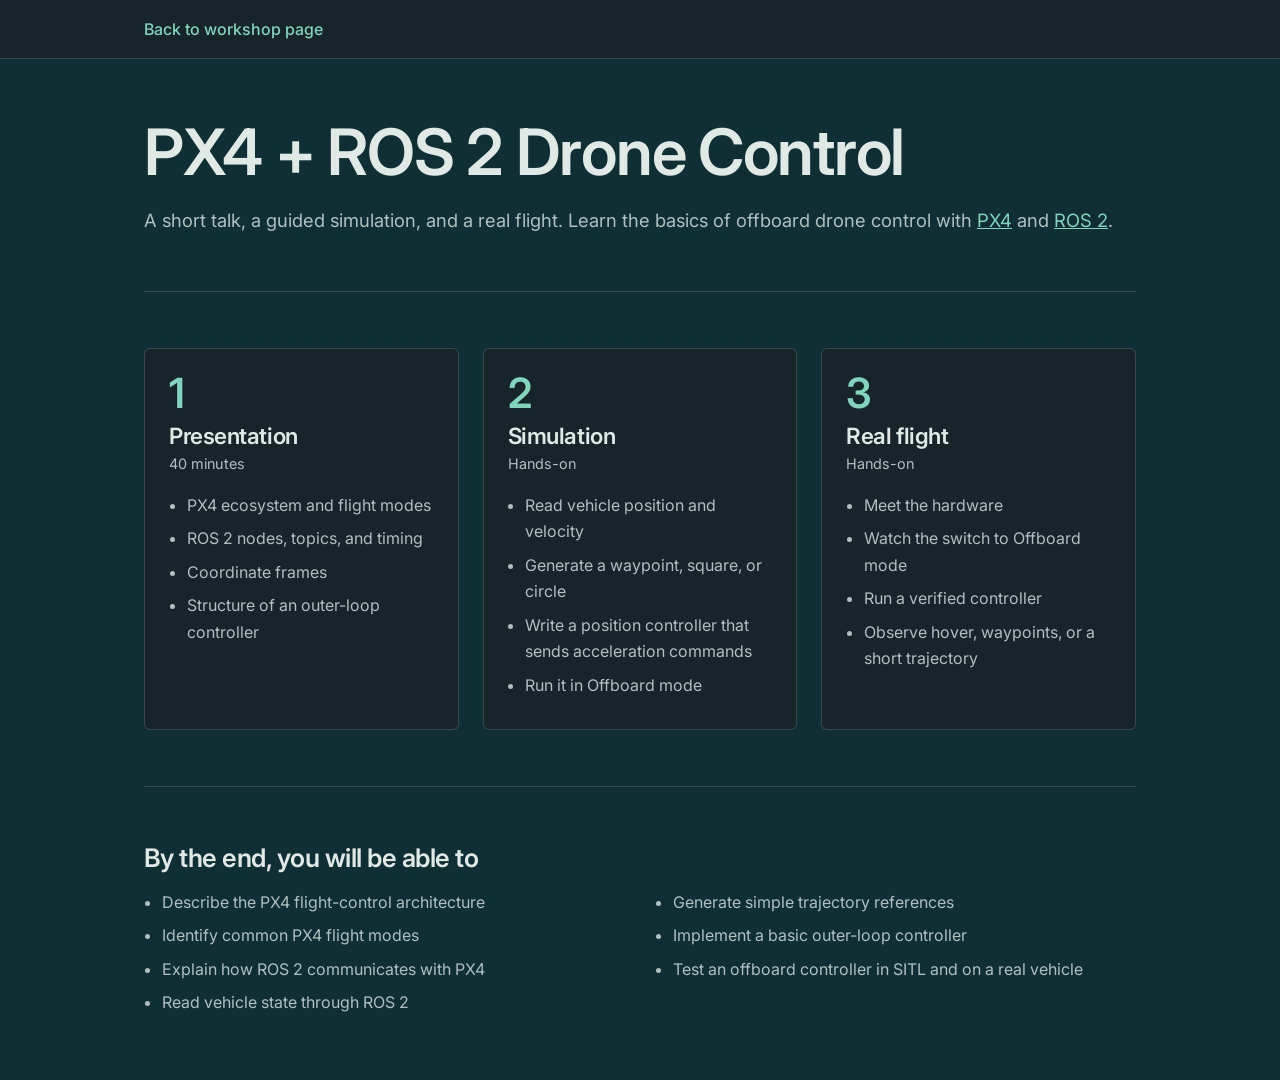
==== about.html @ 7eeb927b "intial commit, tentative descriptions and formatting finsished" ====
<!DOCTYPE html>
<html lang="en">
<head>
  <meta charset="utf-8">
  <meta name="viewport" content="width=device-width, initial-scale=1">
  <title>About the Workshop | PX4 + ROS 2 Drone Control</title>
  <link rel="preconnect" href="https://fonts.googleapis.com">
  <link rel="preconnect" href="https://fonts.gstatic.com" crossorigin>
  <link href="https://fonts.googleapis.com/css2?family=Inter:ital,wght@0,400;0,500;0,600;1,400&display=swap" rel="stylesheet">
  <link rel="stylesheet" href="style.css">
</head>
<body>

<header class="banner">
  <div class="wrap"><a class="back" href="index.html">Back to workshop page</a></div>
</header>

<main class="wrap poster">
  <h1>PX4 + ROS 2 Drone Control</h1>
  <p class="lede">A short talk, a guided simulation, and a real flight. Learn the basics of offboard drone control with <a href="https://px4.io/">PX4</a> and <a href="https://www.ros.org/">ROS 2</a>.</p>

  <hr>

  <section class="parts">
    <div class="part">
      <span class="num">1</span>
      <h2>Presentation</h2>
      <p class="meta">40 minutes</p>
      <ul>
        <li>PX4 ecosystem and flight modes</li>
        <li>ROS 2 nodes, topics, and timing</li>
        <li>Coordinate frames</li>
        <li>Structure of an outer-loop controller</li>
      </ul>
    </div>
    <div class="part">
      <span class="num">2</span>
      <h2>Simulation</h2>
      <p class="meta">Hands-on</p>
      <ul>
        <li>Read vehicle position and velocity</li>
        <li>Generate a waypoint, square, or circle</li>
        <li>Write a position controller that sends acceleration commands</li>
        <li>Run it in Offboard mode</li>
      </ul>
    </div>
    <div class="part">
      <span class="num">3</span>
      <h2>Real flight</h2>
      <p class="meta">Hands-on</p>
      <ul>
        <li>Meet the hardware</li>
        <li>Watch the switch to Offboard mode</li>
        <li>Run a verified controller</li>
        <li>Observe hover, waypoints, or a short trajectory</li>
      </ul>
    </div>
  </section>

  <hr>

  <section>
    <h2 class="sub">By the end, you will be able to</h2>
    <ul class="outcomes">
      <li>Describe the PX4 flight-control architecture</li>
      <li>Identify common PX4 flight modes</li>
      <li>Explain how ROS 2 communicates with PX4</li>
      <li>Read vehicle state through ROS 2</li>
      <li>Generate simple trajectory references</li>
      <li>Implement a basic outer-loop controller</li>
      <li>Test an offboard controller in SITL and on a real vehicle</li>
    </ul>
  </section>
</main>

</body>
</html>
---- style.css ----
/* ============ THEME: edit colours and fonts here ============ */
:root {
  --bg: #102F35;            /* page background */
  --banner: #17252B;        /* banner, cards, panels */
  --accent: #81D5BC;        /* buttons, highlights */
  --on-accent: #102F35;     /* button text */
  --accent-hover: #9AE2CD;
  --text: #E1E9E7;          /* headers, main text */
  --muted: #AFC0C1;         /* descriptions, secondary text */
  --line: rgba(175, 192, 193, 0.22);
  --radius: 6px;
  --max: 1040px;
  --font-body: "Inter", system-ui, sans-serif;
  --font-head: "Inter", system-ui, sans-serif;
}

* { box-sizing: border-box; }
body { margin: 0; background: var(--bg); color: var(--muted); font: 400 1rem/1.65 var(--font-body); }
.wrap { max-width: var(--max); margin: 0 auto; padding: 0 1.5rem; }
h1, h2, h3, h4 { margin: 0; color: var(--text); font-family: var(--font-head); font-weight: 600; line-height: 1.15; letter-spacing: -0.02em; }
a { color: var(--accent); }
img { display: block; max-width: 100%; }
hr { border: 0; border-top: 1px solid var(--line); margin: 3.5rem 0; }
p { margin: 0; }

/* ---------- Banner ---------- */
.banner { background: var(--banner); border-bottom: 1px solid var(--line); }
.banner-inner { display: flex; align-items: center; gap: 2.25rem; padding-top: 2rem; padding-bottom: 2rem; }
.banner-gif { flex: none; width: 240px; aspect-ratio: 3 / 2; object-fit: cover; border-radius: var(--radius); background: var(--bg); }
.banner h1 { font-size: clamp(2rem, 4.5vw, 3.2rem); }
.banner .kicker { margin-bottom: .5rem; color: var(--accent); font-weight: 500; }
.banner .lede { margin-top: .9rem; max-width: 48ch; }

/* ---------- Simulation / experiment gifs ---------- */
.demos { display: grid; grid-template-columns: 1fr 1fr; gap: 2rem; margin-top: 3rem; }
.demos figure { margin: 0; text-align: center; }
.demos h2 { margin-bottom: 1rem; font-size: 1.5rem; }
.media { aspect-ratio: 16 / 10; overflow: hidden; background: var(--banner); border: 1px solid var(--line); border-radius: var(--radius); }
.media img { width: 100%; height: 100%; object-fit: cover; }
.demos figcaption { margin-top: .75rem; font-size: .9rem; }

/* ---------- Action cards ---------- */
.actions { display: grid; grid-template-columns: repeat(3, 1fr); gap: 1.5rem; }
.card { display: flex; flex-direction: column; align-items: center; gap: 1rem; padding: 1.75rem 1.5rem; text-align: center; background: var(--banner); border: 1px solid var(--line); border-radius: var(--radius); }
.card p { font-size: .95rem; }
.btn { display: inline-block; padding: .7rem 1.7rem; border: 0; border-radius: var(--radius); background: var(--accent); color: var(--on-accent); font: 600 1rem var(--font-body); text-decoration: none; cursor: pointer; transition: background .15s; }
.btn:hover { background: var(--accent-hover); }
.btn:focus-visible { outline: 2px solid var(--text); outline-offset: 3px; }
.when { width: 100%; margin: .25rem 0 0; padding-top: 1rem; border-top: 1px solid var(--line); font-size: .9rem; }
.when dt { color: var(--text); font-weight: 600; }
.when dd { margin: 0 0 .6rem; }

/* ---------- Contact panel ---------- */
.panel { margin-top: 1.5rem; padding: 1.5rem 1.75rem; background: var(--banner); border: 1px solid var(--line); border-left: 3px solid var(--accent); border-radius: var(--radius); }
.panel[hidden] { display: none; }
.panel dl { display: grid; grid-template-columns: max-content 1fr; gap: .6rem 2rem; margin: 0; }
.panel dt { color: var(--text); font-weight: 600; }
.panel dd { margin: 0; }

/* ---------- About us (paper-style author blocks) ---------- */
.section-title { margin-bottom: 1.5rem; font-size: 2rem; }
.person { display: grid; grid-template-columns: 240px 1fr; gap: 1rem 2.5rem; padding: 1.75rem 0; border-top: 1px solid var(--line); }
.person:last-child { border-bottom: 1px solid var(--line); }
.person h3 { font-size: 1.5rem; }
.rank { margin-top: .3rem; font-style: italic; }
.person h4 { margin-bottom: .6rem; color: var(--accent); font-family: var(--font-body); font-size: 1rem; font-weight: 600; }
.person .bio { text-align: justify; hyphens: auto; }

/* ---------- About page (poster) ---------- */
.back { display: inline-block; padding: 1rem 0; text-decoration: none; font-weight: 500; }
.poster { padding-top: 3.5rem; padding-bottom: 4rem; }
.poster h1 { font-size: clamp(2.4rem, 6vw, 4rem); }
.poster .lede { margin-top: 1rem; font-size: 1.15rem; }
.parts { display: grid; grid-template-columns: repeat(3, 1fr); gap: 1.5rem; }
.part { padding: 1.5rem; background: var(--banner); border: 1px solid var(--line); border-radius: var(--radius); }
.part .num { display: block; margin-bottom: .5rem; color: var(--accent); font: 600 2.6rem/1 var(--font-head); }
.part h2 { font-size: 1.4rem; }
.part .meta { margin-top: .2rem; font-size: .9rem; }
.part ul, .outcomes { margin: 1rem 0 0; padding-left: 1.1rem; }
.part li, .outcomes li { margin-bottom: .45rem; }
.outcomes { columns: 2; column-gap: 3rem; }
.outcomes li { break-inside: avoid; }
.poster h2.sub { margin-bottom: 1rem; font-size: 1.6rem; }

@media (max-width: 760px) {
  .banner-inner { flex-direction: column; align-items: flex-start; }
  .banner-gif { width: 100%; }
  .demos, .actions, .parts { grid-template-columns: 1fr; }
  .person { grid-template-columns: 1fr; }
  .outcomes { columns: 1; }
  .panel dl { grid-template-columns: 1fr; gap: .1rem; }
  .panel dd { margin-bottom: .6rem; }
}
@media (prefers-reduced-motion: reduce) { .btn { transition: none; } }
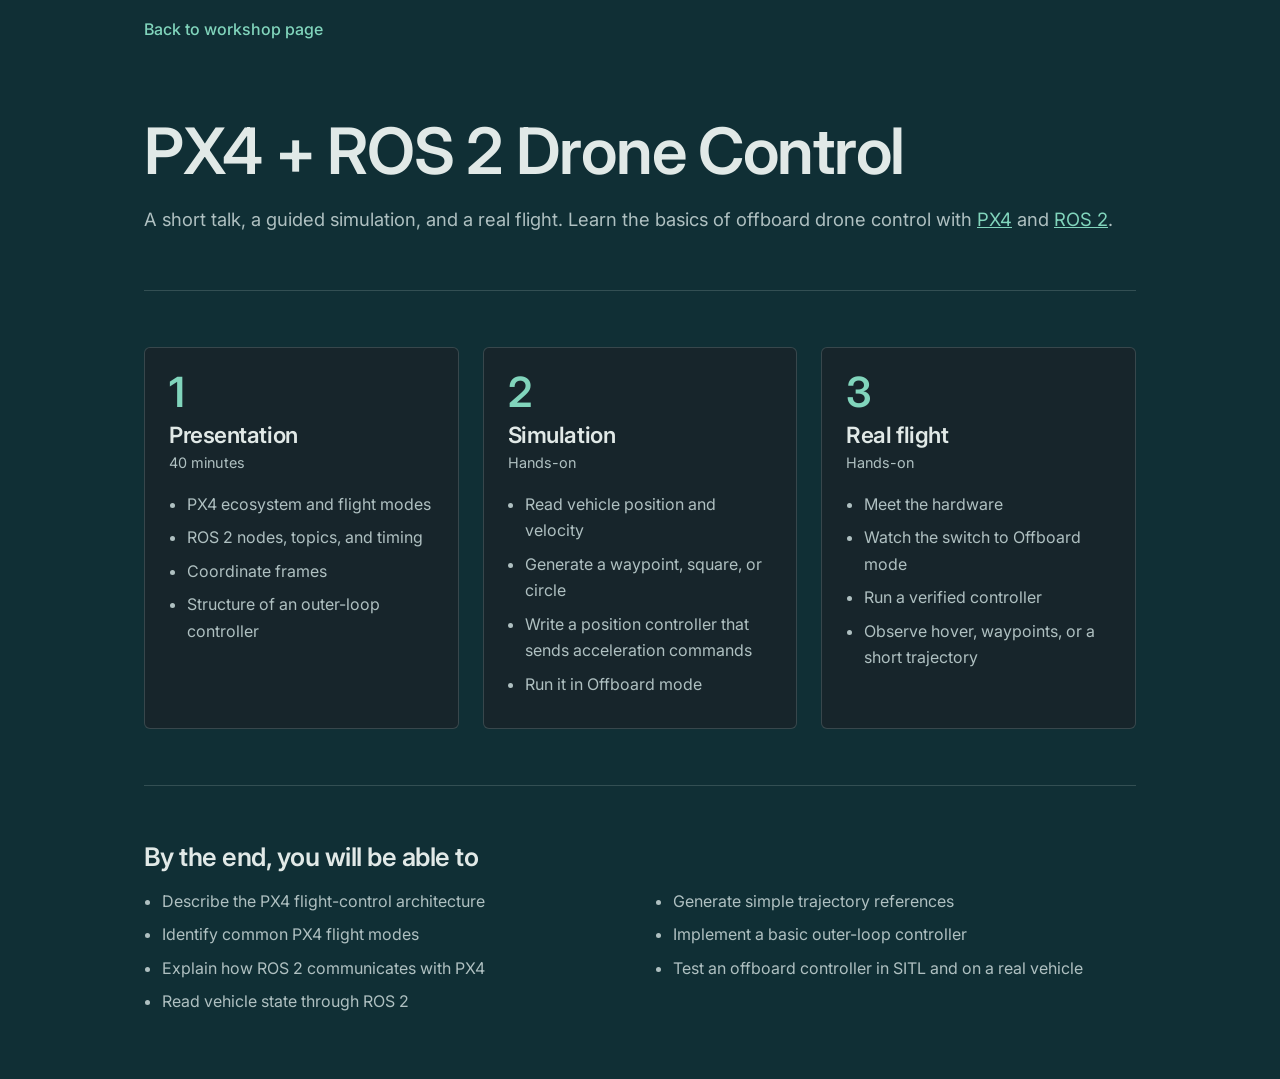
==== commit d4ac6c45: "fix formatting issues, updated colours" ====
--- a/about.html
+++ b/about.html
@@ -9,13 +9,14 @@
   <link href="https://fonts.googleapis.com/css2?family=Inter:ital,wght@0,400;0,500;0,600;1,400&display=swap" rel="stylesheet">
   <link rel="stylesheet" href="style.css">
 </head>
-<body>
+
+<body class = "about-page">
 
 <header class="banner">
   <div class="wrap"><a class="back" href="index.html">Back to workshop page</a></div>
 </header>
 
-<main class="wrap poster">
+<main class="wrap poster" text_color>
   <h1>PX4 + ROS 2 Drone Control</h1>
   <p class="lede">A short talk, a guided simulation, and a real flight. Learn the basics of offboard drone control with <a href="https://px4.io/">PX4</a> and <a href="https://www.ros.org/">ROS 2</a>.</p>
 
--- a/style.css
+++ b/style.css
@@ -1,4 +1,4 @@
-/* ============ THEME: edit colours and fonts here ============ */
+/* ============ THEME ============ */
 :root {
   --bg: #102F35;            /* page background */
   --banner: #17252B;        /* banner, cards, panels */
@@ -15,7 +15,25 @@
 }
 
 * { box-sizing: border-box; }
-body { margin: 0; background: var(--bg); color: var(--muted); font: 400 1rem/1.65 var(--font-body); }
+body {
+  margin: 0;
+  min-height: 100vh;
+  background: linear-gradient(
+    to bottom,
+    #ffffff 0px,
+    #ffffff 230px,
+    #f0f7f6 320px,
+    #d2e5e2 420px,
+    #9bbfbd 520px,
+    #507c80 680px,
+    #365f65 900px,
+    #285158 1250px,
+    #1c424a 1650px,
+    #102F35 100%
+  );
+  color: var(--muted);
+  font: 400 1rem/1.65 var(--font-body);
+}
 .wrap { max-width: var(--max); margin: 0 auto; padding: 0 1.5rem; }
 h1, h2, h3, h4 { margin: 0; color: var(--text); font-family: var(--font-head); font-weight: 600; line-height: 1.15; letter-spacing: -0.02em; }
 a { color: var(--accent); }
@@ -24,15 +42,50 @@
 p { margin: 0; }
 
 /* ---------- Banner ---------- */
-.banner { background: var(--banner); border-bottom: 1px solid var(--line); }
-.banner-inner { display: flex; align-items: center; gap: 2.25rem; padding-top: 2rem; padding-bottom: 2rem; }
-.banner-gif { flex: none; width: 240px; aspect-ratio: 3 / 2; object-fit: cover; border-radius: var(--radius); background: var(--bg); }
-.banner h1 { font-size: clamp(2rem, 4.5vw, 3.2rem); }
-.banner .kicker { margin-bottom: .5rem; color: var(--accent); font-weight: 500; }
-.banner .lede { margin-top: .9rem; max-width: 48ch; }
+.banner { background: transparent; border: none; }
+.banner-inner {
+  display: flex;
+  align-items: center;
+  justify-content: center;
+  text-align: center;
+  margin-top: -45px;
+  padding: 0 24px 105px;
+  position: relative;
+  z-index: 2;
+}
+.logo-ribbon {
+  background: transparent;
+  border: none;
+}
+
+.logo-ribbon-inner {
+  display: flex;
+  justify-content: center;
+  align-items: center;
+  padding: 0 24px;
+}
+
+.ribbon-logo {
+  display: block;
+  width: 400px;
+  max-width: 100%;
+  height: auto;
+  background: white;
+  border: none;
+  border-radius: 0;
+  box-shadow: none;
+}
+.banner h1 { font-size: clamp(2rem, 4vw, 3rem); color: #102F35; line-height: 1.15; }
+.banner .kicker { margin-bottom: 10px; color: #16745B; font-weight: 500; }
+.banner .lede {
+  margin: 18px auto 0;
+  max-width: 55ch;
+  color: #24454B;
+  line-height: 1.6;
+}
 
 /* ---------- Simulation / experiment gifs ---------- */
-.demos { display: grid; grid-template-columns: 1fr 1fr; gap: 2rem; margin-top: 3rem; }
+.demos { display: grid; grid-template-columns: 1fr 1fr; gap: 2rem; margin-top: -5.0rem; }
 .demos figure { margin: 0; text-align: center; }
 .demos h2 { margin-bottom: 1rem; font-size: 1.5rem; }
 .media { aspect-ratio: 16 / 10; overflow: hidden; background: var(--banner); border: 1px solid var(--line); border-radius: var(--radius); }
@@ -50,12 +103,75 @@
 .when dt { color: var(--text); font-weight: 600; }
 .when dd { margin: 0 0 .6rem; }
 
-/* ---------- Contact panel ---------- */
-.panel { margin-top: 1.5rem; padding: 1.5rem 1.75rem; background: var(--banner); border: 1px solid var(--line); border-left: 3px solid var(--accent); border-radius: var(--radius); }
-.panel[hidden] { display: none; }
-.panel dl { display: grid; grid-template-columns: max-content 1fr; gap: .6rem 2rem; margin: 0; }
-.panel dt { color: var(--text); font-weight: 600; }
-.panel dd { margin: 0; }
+/* ---------- Pop-up Button ---------- */
+/* Full-screen Backdrop Blur */
+.popup-overlay {
+  position: fixed;
+  inset: 0;
+  z-index: 1000;
+  display: flex;
+  align-items: center;
+  justify-content: center;
+  background: rgba(16, 47, 53, 0.65); /* Matches --bg with transparency */
+  backdrop-filter: blur(8px);
+  -webkit-backdrop-filter: blur(8px); /* Safari support */
+}
+
+.popup-overlay[hidden] {
+  display: none !important;
+}
+
+/* Card Content */
+.popup-card {
+  position: relative;
+  width: min(90vw, 420px);
+  padding: 2rem 1.75rem 1.75rem;
+  background: var(--banner);
+  color: var(--muted);
+  border: 1px solid var(--line);
+  border-radius: var(--radius);
+  box-shadow: 0 20px 25px -5px rgba(0, 0, 0, 0.5), 0 8px 10px -6px rgba(0, 0, 0, 0.5);
+}
+
+.popup-card h3 {
+  margin-bottom: 0.75rem;
+  color: var(--text);
+}
+
+.popup-card p {
+  margin-bottom: 0.5rem;
+}
+
+/* Close button matching theme */
+.close-btn {
+  position: absolute;
+  top: 0.75rem;
+  right: 0.75rem;
+  display: flex;
+  align-items: center;
+  justify-content: center;
+  width: 2rem;
+  height: 2rem;
+  padding: 0;
+  background: transparent;
+  border: 0;
+  border-radius: var(--radius);
+  color: var(--muted);
+  font-size: 1.5rem;
+  line-height: 1;
+  cursor: pointer;
+  transition: color 0.15s, background-color 0.15s;
+}
+
+.close-btn:hover {
+  background: var(--line);
+  color: var(--accent);
+}
+
+.close-btn:focus-visible {
+  outline: 2px solid var(--text);
+  outline-offset: 2px;
+}
 
 /* ---------- About us (paper-style author blocks) ---------- */
 .section-title { margin-bottom: 1.5rem; font-size: 2rem; }
@@ -67,6 +183,7 @@
 .person .bio { text-align: justify; hyphens: auto; }
 
 /* ---------- About page (poster) ---------- */
+body.about-page { background: var(--bg); }
 .back { display: inline-block; padding: 1rem 0; text-decoration: none; font-weight: 500; }
 .poster { padding-top: 3.5rem; padding-bottom: 4rem; }
 .poster h1 { font-size: clamp(2.4rem, 6vw, 4rem); }
@@ -83,12 +200,12 @@
 .poster h2.sub { margin-bottom: 1rem; font-size: 1.6rem; }
 
 @media (max-width: 760px) {
-  .banner-inner { flex-direction: column; align-items: flex-start; }
-  .banner-gif { width: 100%; }
+  .banner-inner { flex-direction: column; align-items: center; margin-top: -25px; padding-bottom: 90px; }
+  .ribbon-logo { width: 340px; }
   .demos, .actions, .parts { grid-template-columns: 1fr; }
   .person { grid-template-columns: 1fr; }
   .outcomes { columns: 1; }
   .panel dl { grid-template-columns: 1fr; gap: .1rem; }
   .panel dd { margin-bottom: .6rem; }
 }
-@media (prefers-reduced-motion: reduce) { .btn { transition: none; } }+@media (prefers-reduced-motion: reduce) { .btn { transition: none; } }
